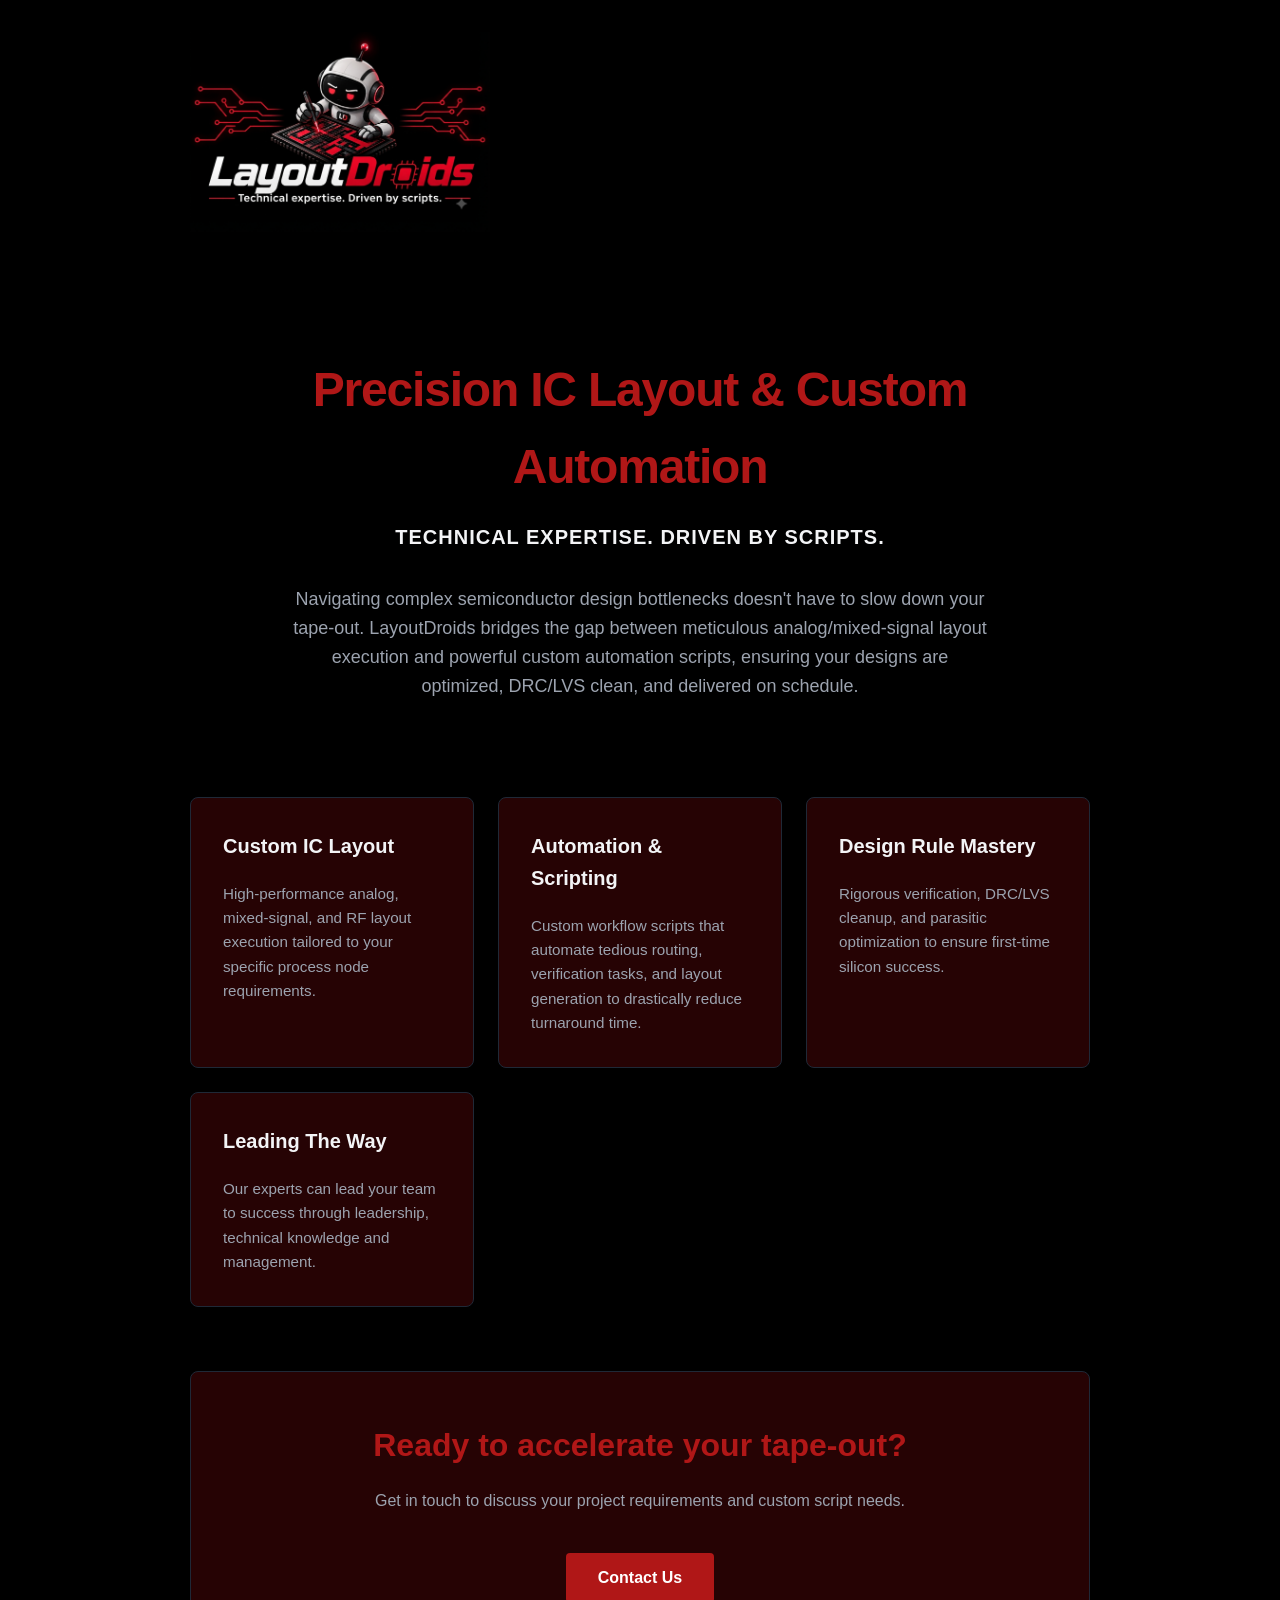
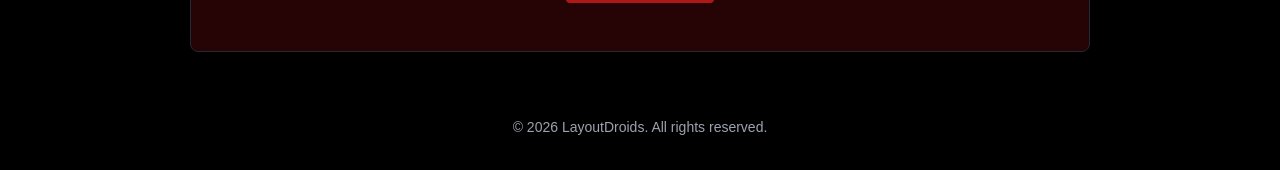
==== index.html @ a58aae86 "Update index.html" ====
<!DOCTYPE html>
<html lang="en">
<head>
    <meta charset="UTF-8">
    <meta name="viewport" content="width=device-width, initial-scale=1.0">
    <title>LayoutDroids | Precision IC Layout & Custom Automation</title>
    <style>
        :root {
            --bg-color: #000000;
            --card-bg: #260304;
            --text-main: #f3f4f6;
            --text-muted: #9ca3af;
            --accent-red: #b01717;
            --border-color: #1f2937;
        }

        body {
            margin: 0;
            padding: 0;
            font-family: -apple-system, BlinkMacSystemFont, "Segoe UI", Roboto, Helvetica, Arial, sans-serif;
            background-color: var(--bg-color);
            color: var(--accent-red);
            line-height: 1.6;
        }

        .container {
            max-width: 900px;
            margin: 0 auto;
            padding: 2rem 2rem;
        }

        header {
            display: flex;
            justify-content: space-between;
            align-items: center;
            margin-bottom: 2rem;
        }

        .logo-container {
            display: flex;
            align-items: center;
        }

        .logo-container img {
            width: 200px;
            height: auto;
            display: block;
        }

        .hero {
            text-align: center;
            padding: 3rem 0;
        }

        h1 {
            font-size: 3rem;
            font-weight: 800;
            margin-bottom: 1rem;
            letter-spacing: -0.025em;
        }

        .subheadline {
            font-size: 1.25rem;
            color: var(--text-main);
            font-weight: 600;
            margin-bottom: 2rem;
            text-transform: uppercase;
            letter-spacing: 0.05em;
        }

        .intro-text {
            font-size: 1.125rem;
            color: var(--text-muted);
            max-width: 700px;
            margin: 0 auto 3rem auto;
        }

        .grid {
            display: grid;
            grid-template-columns: repeat(auto-fit, minmax(260px, 1fr));
            gap: 1.5rem;
            margin-bottom: 4rem;
        }

        .card {
            background-color: var(--card-bg);
            border: 1px solid var(--border-color);
            border-radius: 8px;
            padding: 2rem;
        }

        .card h3 {
            margin-top: 0;
            font-size: 1.25rem;
            color: var(--text-main);
        }

        .card p {
            color: var(--text-muted);
            font-size: 0.95rem;
            margin-bottom: 0;
        }

        .contact-section {
            background-color: var(--card-bg);
            border: 1px solid var(--border-color);
            border-radius: 8px;
            padding: 3rem;
            text-align: center;
        }

        .contact-section h2 {
            margin-top: 0;
            font-size: 2rem;
            margin-bottom: 1rem;
        }

        .btn {
            display: inline-block;
            background-color: var(--accent-red);
            color: white;
            padding: 0.75rem 2rem;
            border-radius: 4px;
            text-decoration: none;
            font-weight: 600;
            margin-top: 1rem;
            transition: opacity 0.2s;
        }

        .btn:hover {
            opacity: 0.9;
        }

        footer {
            text-align: center;
            margin-top: 4rem;
            color: var(--text-muted);
            font-size: 0.875rem;
        }
    </style>
</head>
<body>

    <div class="container">
        <header>
    <div class="logo">
        <img src="logo.png" alt="LayoutDroids Logo" style="height: 200px; vertical-align: middle;">
    </div>
</header>


        <section class="hero">
            <h1>Precision IC Layout & Custom Automation</h1>
            <div class="subheadline">Technical expertise. Driven by scripts.</div>
            <p class="intro-text">
                Navigating complex semiconductor design bottlenecks doesn't have to slow down your tape-out. LayoutDroids bridges the gap between meticulous analog/mixed-signal layout execution and powerful custom automation scripts, ensuring your designs are optimized, DRC/LVS clean, and delivered on schedule.
            </p>
        </section>

        <section class="grid">
            <div class="card">
                <h3>Custom IC Layout</h3>
                <p>High-performance analog, mixed-signal, and RF layout execution tailored to your specific process node requirements.</p>
            </div>
            <div class="card">
                <h3>Automation & Scripting</h3>
                <p>Custom workflow scripts that automate tedious routing, verification tasks, and layout generation to drastically reduce turnaround time.</p>
            </div>
            <div class="card">
                <h3>Design Rule Mastery</h3>
                <p>Rigorous verification, DRC/LVS cleanup, and parasitic optimization to ensure first-time silicon success.</p>
            </div>
            <div class="card">
                <h3>Leading The Way</h3>
                <p>Our experts can lead your team to success through leadership, technical knowledge and management.</p>
            </div>
        </section>

        <section class="contact-section">
            <h2>Ready to accelerate your tape-out?</h2>
            <p style="color: var(--text-muted); margin-bottom: 1.5rem;">Get in touch to discuss your project requirements and custom script needs.</p>
            <a href="mailto:contact@layoutdroids.com" class="btn">Contact Us</a>
        </section>

        <footer>
            &copy; 2026 LayoutDroids. All rights reserved.
        </footer>
    </div>

</body>
</html>
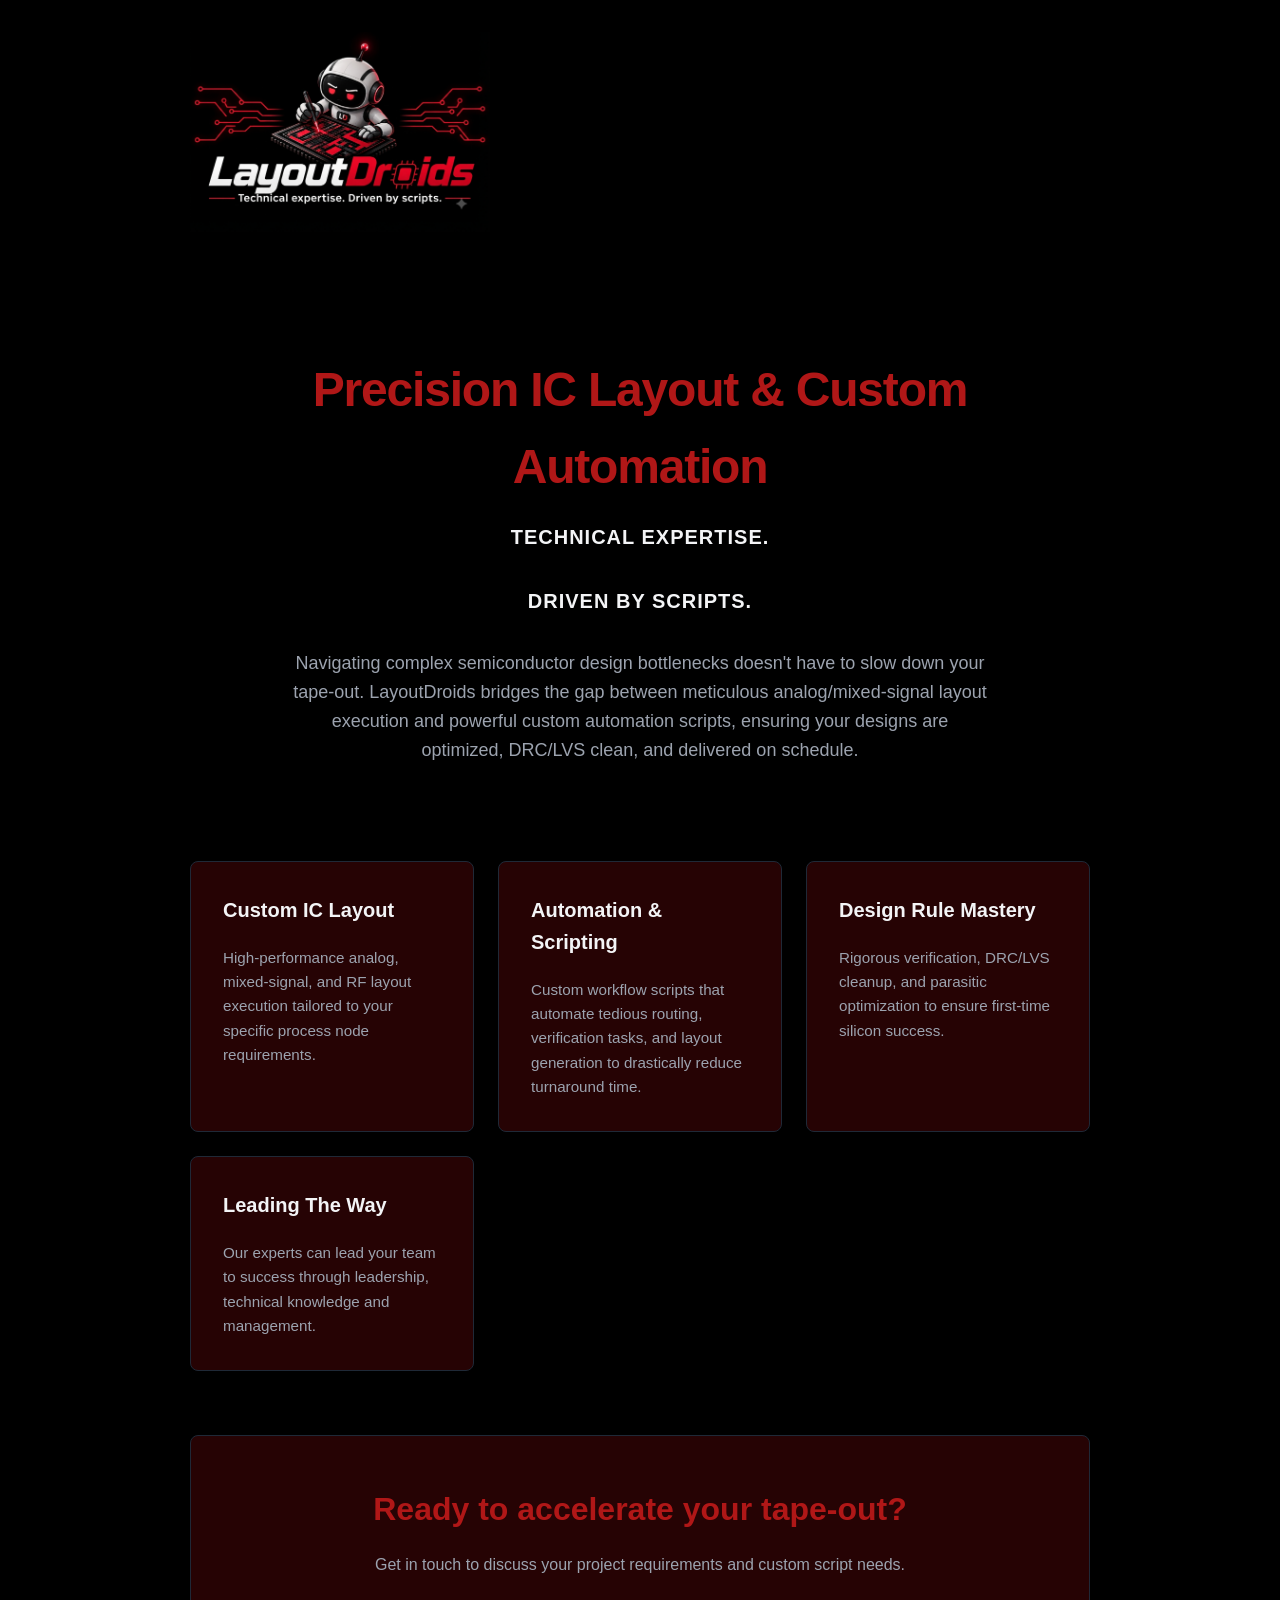
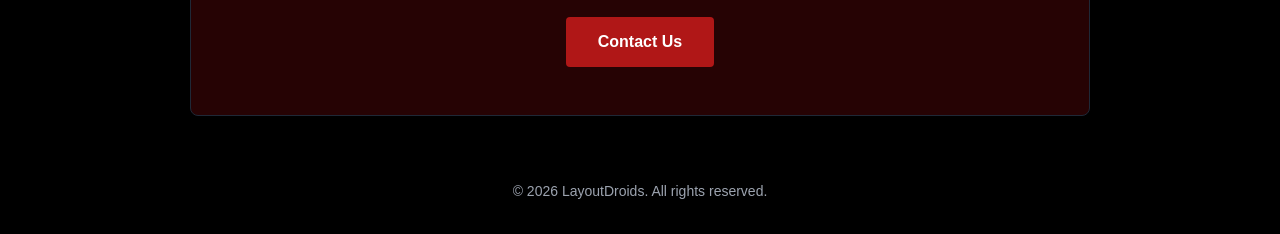
==== commit b183a363: "Update index.html" ====
--- a/index.html
+++ b/index.html
@@ -151,7 +151,8 @@
 
         <section class="hero">
             <h1>Precision IC Layout & Custom Automation</h1>
-            <div class="subheadline">Technical expertise. Driven by scripts.</div>
+            <div class="subheadline">Technical expertise.</div>
+            <div class="subheadline">Driven by scripts.</div>
             <p class="intro-text">
                 Navigating complex semiconductor design bottlenecks doesn't have to slow down your tape-out. LayoutDroids bridges the gap between meticulous analog/mixed-signal layout execution and powerful custom automation scripts, ensuring your designs are optimized, DRC/LVS clean, and delivered on schedule.
             </p>
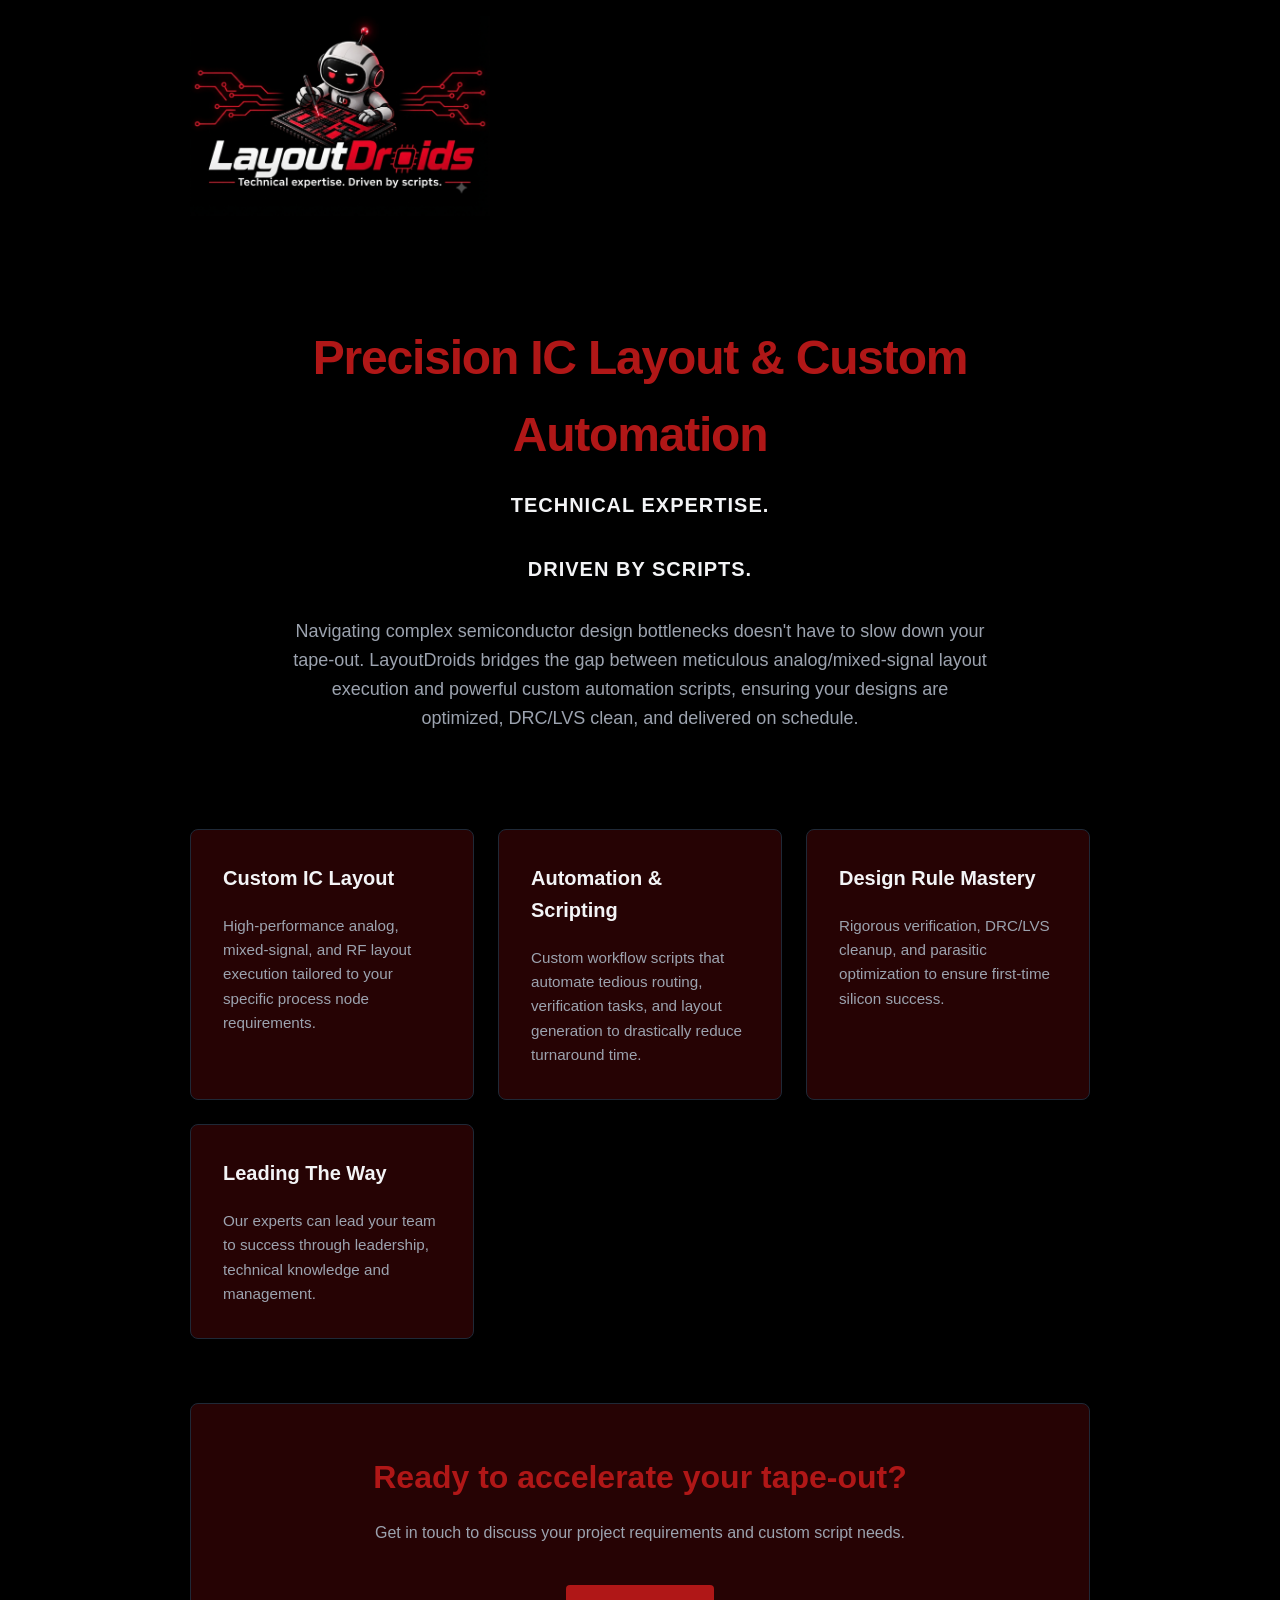
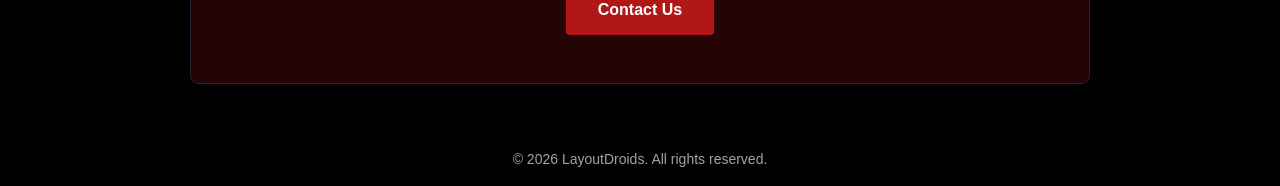
==== commit 5667ba5b: "Update index.html" ====
--- a/index.html
+++ b/index.html
@@ -26,14 +26,14 @@
         .container {
             max-width: 900px;
             margin: 0 auto;
-            padding: 2rem 2rem;
+            padding: 1rem 2rem;
         }
 
         header {
             display: flex;
             justify-content: space-between;
             align-items: center;
-            margin-bottom: 2rem;
+            margin-bottom: 1rem;
         }
 
         .logo-container {
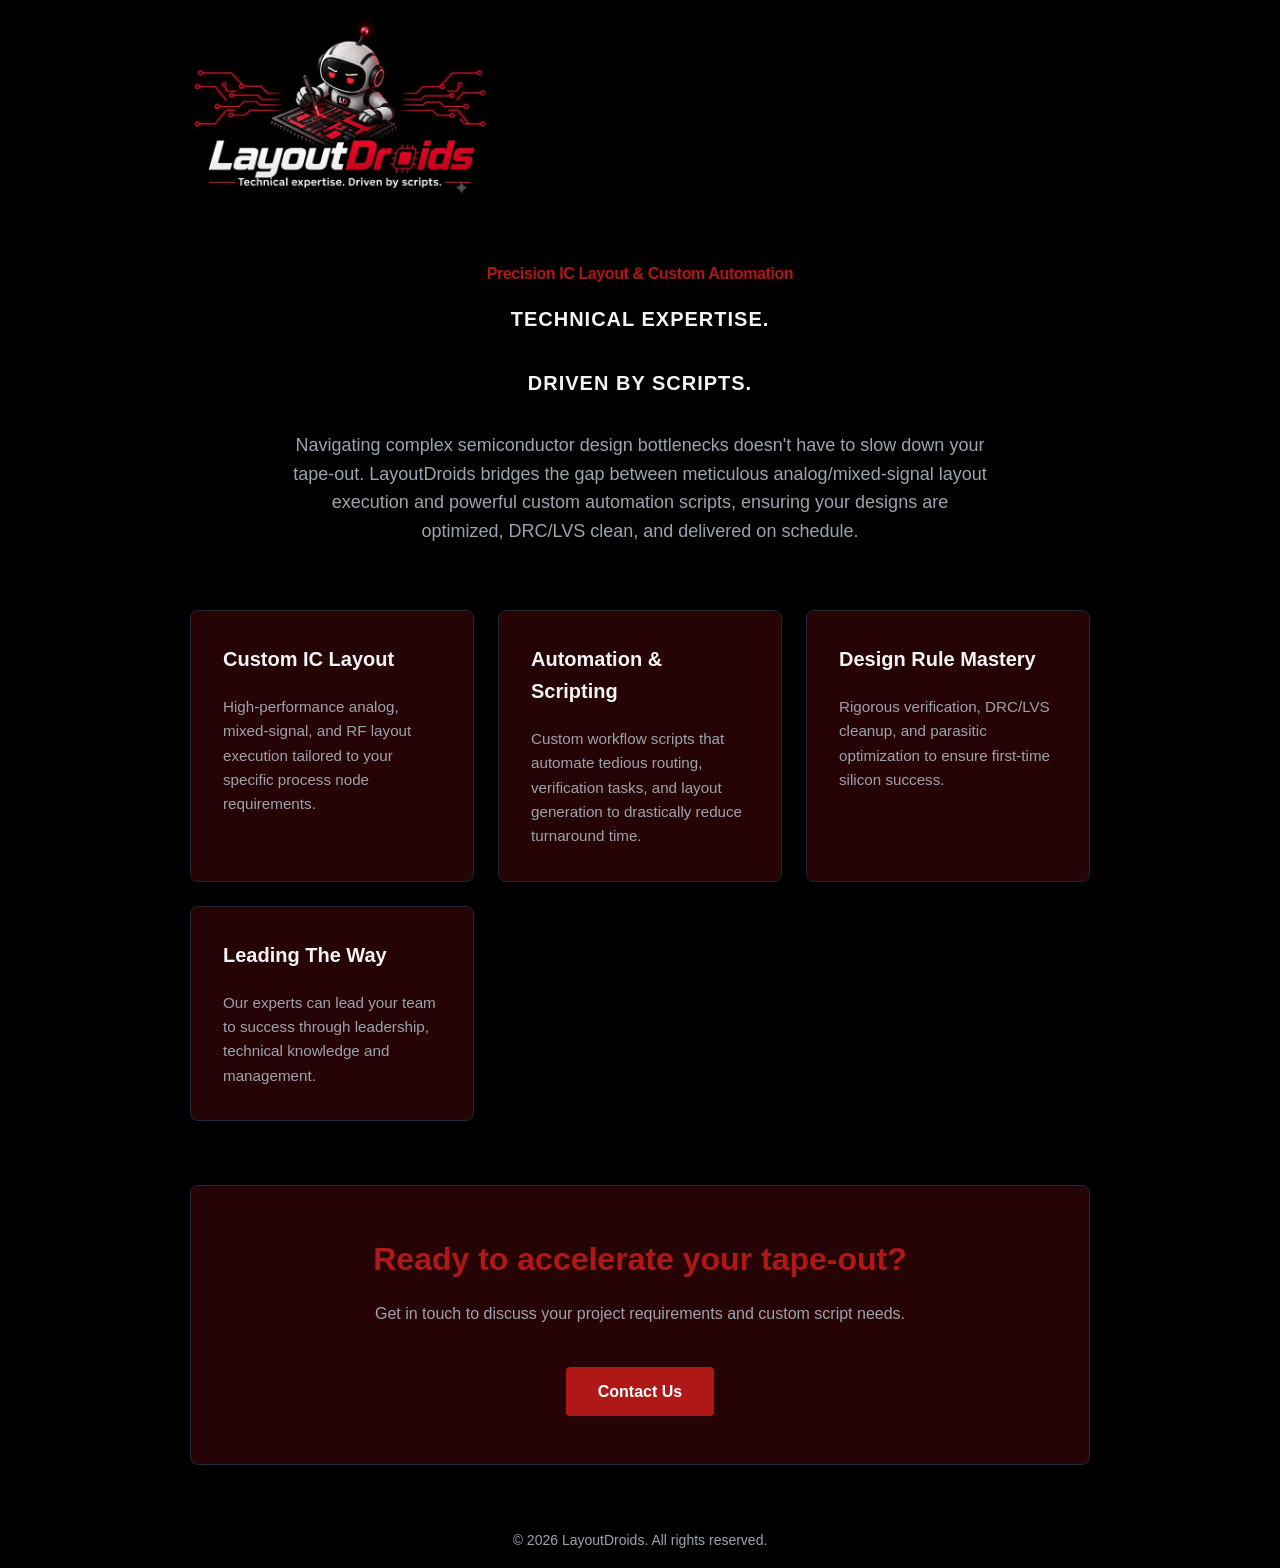
==== commit c89d720f: "Update index.html" ====
--- a/index.html
+++ b/index.html
@@ -49,11 +49,11 @@
 
         .hero {
             text-align: center;
-            padding: 3rem 0;
+            padding: 1rem 0;
         }
 
         h1 {
-            font-size: 3rem;
+            font-size: 1rem;
             font-weight: 800;
             margin-bottom: 1rem;
             letter-spacing: -0.025em;
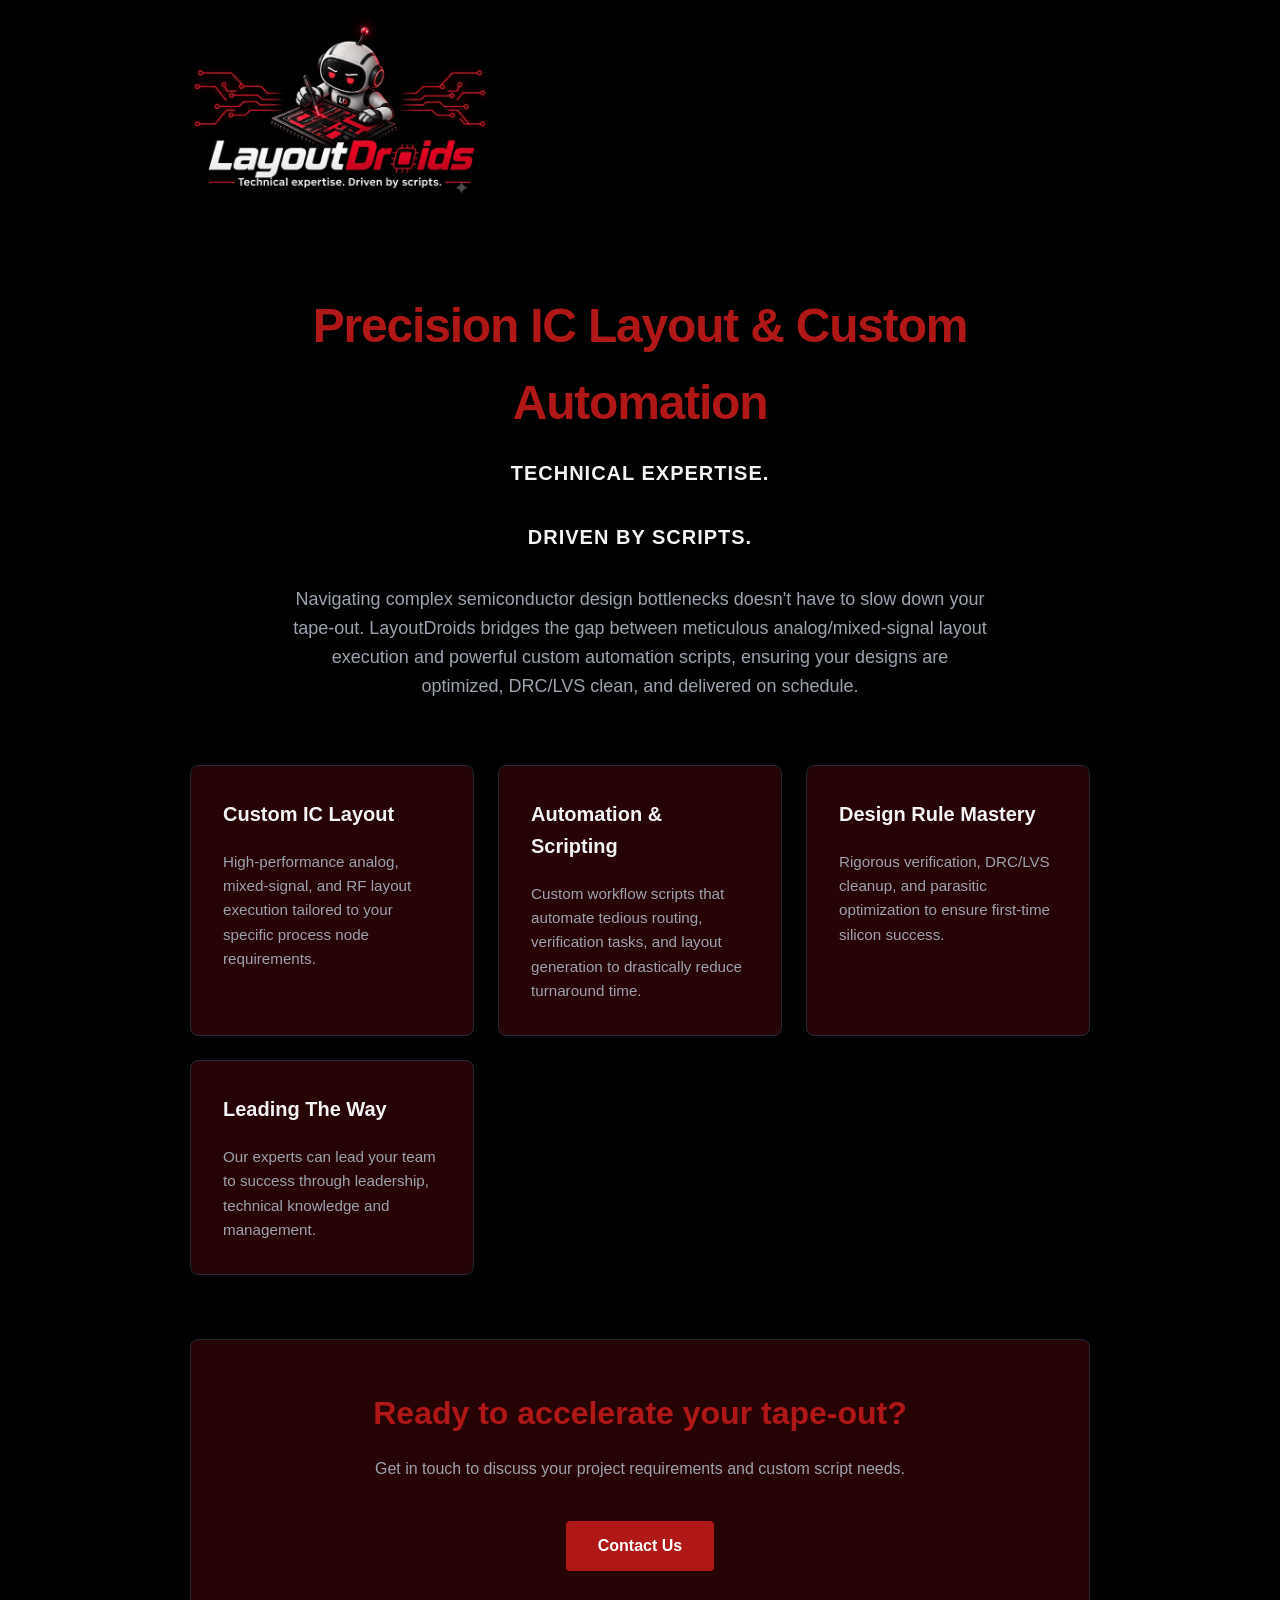
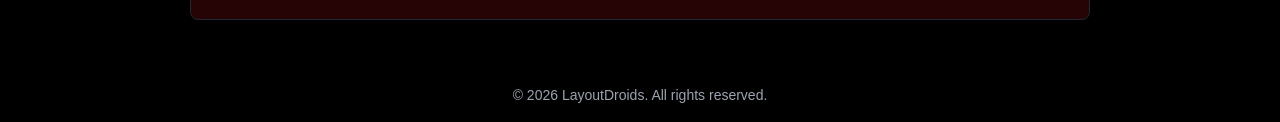
==== commit d15aba37: "Update index.html" ====
--- a/index.html
+++ b/index.html
@@ -53,7 +53,7 @@
         }
 
         h1 {
-            font-size: 1rem;
+            font-size: 3rem;
             font-weight: 800;
             margin-bottom: 1rem;
             letter-spacing: -0.025em;
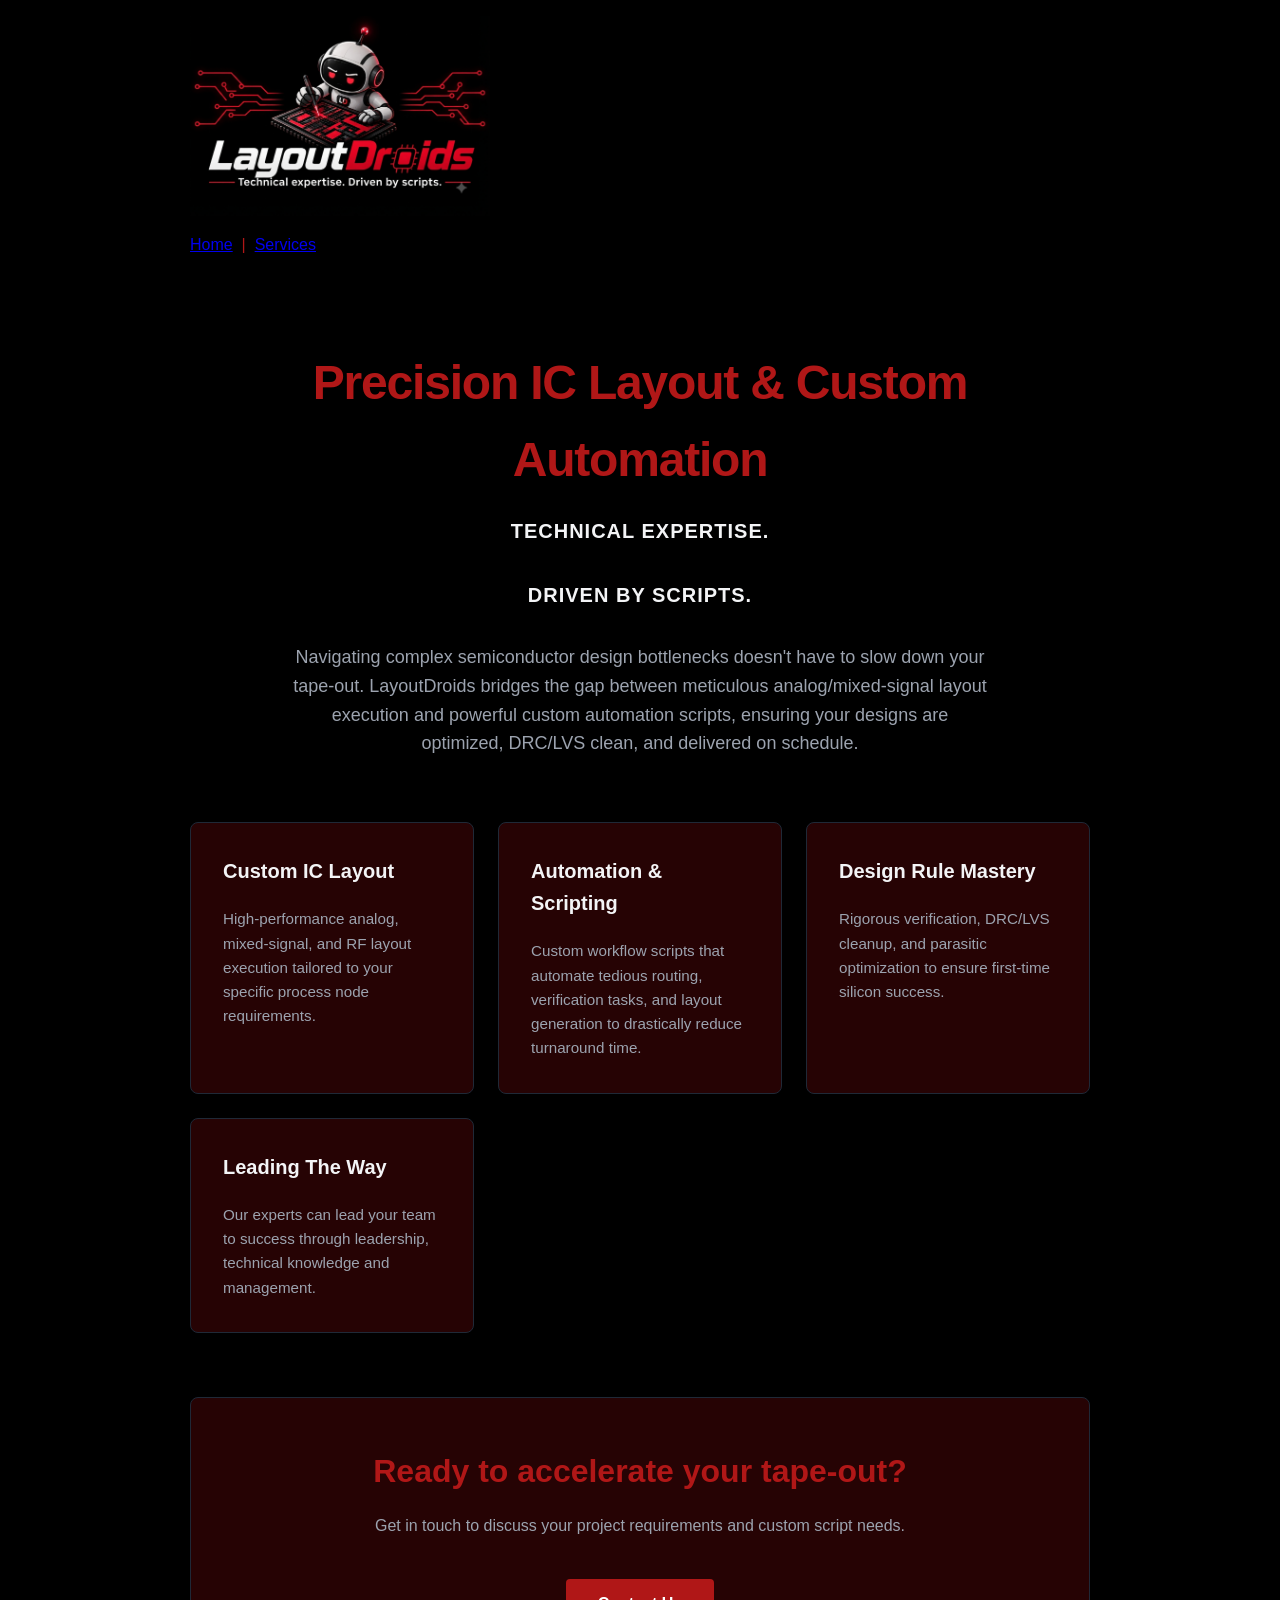
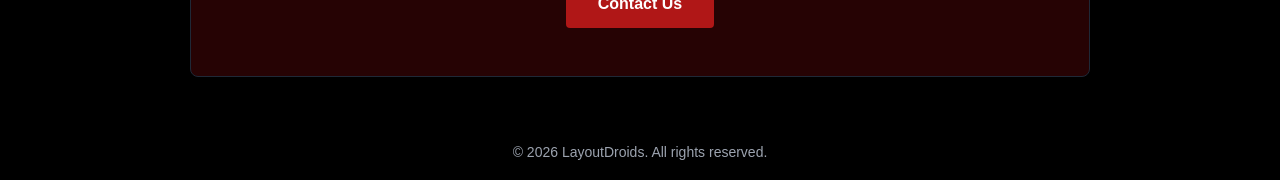
==== commit 89050585: "Update index.html Added services link" ====
--- a/index.html
+++ b/index.html
@@ -148,7 +148,12 @@
     </div>
 </header>
 
+<nav style="margin-bottom: 2rem;">
+    <a href="index.html">Home</a> &nbsp;|&nbsp; 
+    <a href="services.html">Services</a>
+</nav>
 
+        
         <section class="hero">
             <h1>Precision IC Layout & Custom Automation</h1>
             <div class="subheadline">Technical expertise.</div>
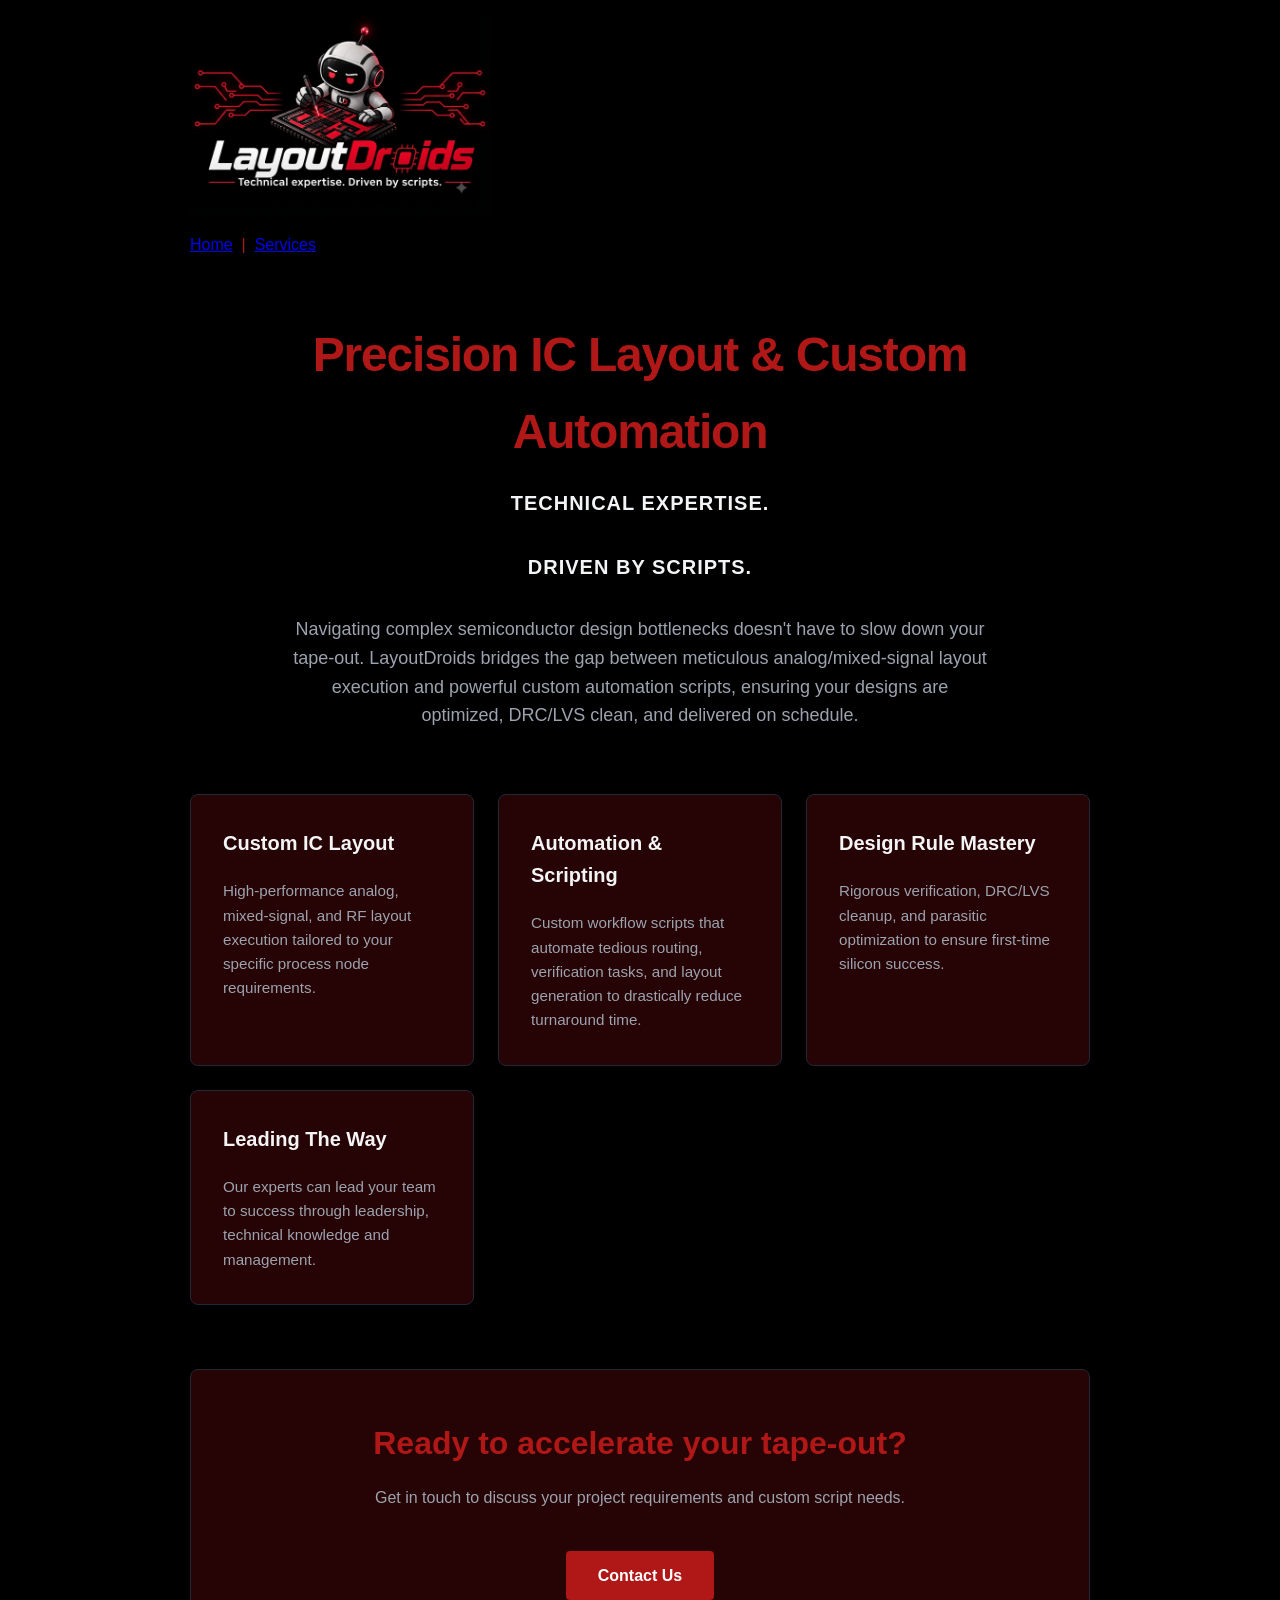
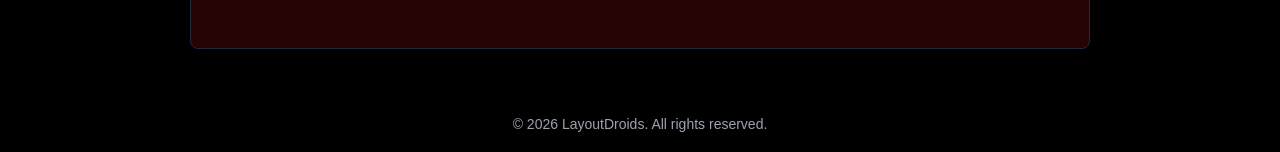
==== commit a31df150: "Update index.html" ====
--- a/index.html
+++ b/index.html
@@ -148,7 +148,7 @@
     </div>
 </header>
 
-<nav style="margin-bottom: 2rem;">
+<nav style="margin-bottom: 0.25rem;">
     <a href="index.html">Home</a> &nbsp;|&nbsp; 
     <a href="services.html">Services</a>
 </nav>
